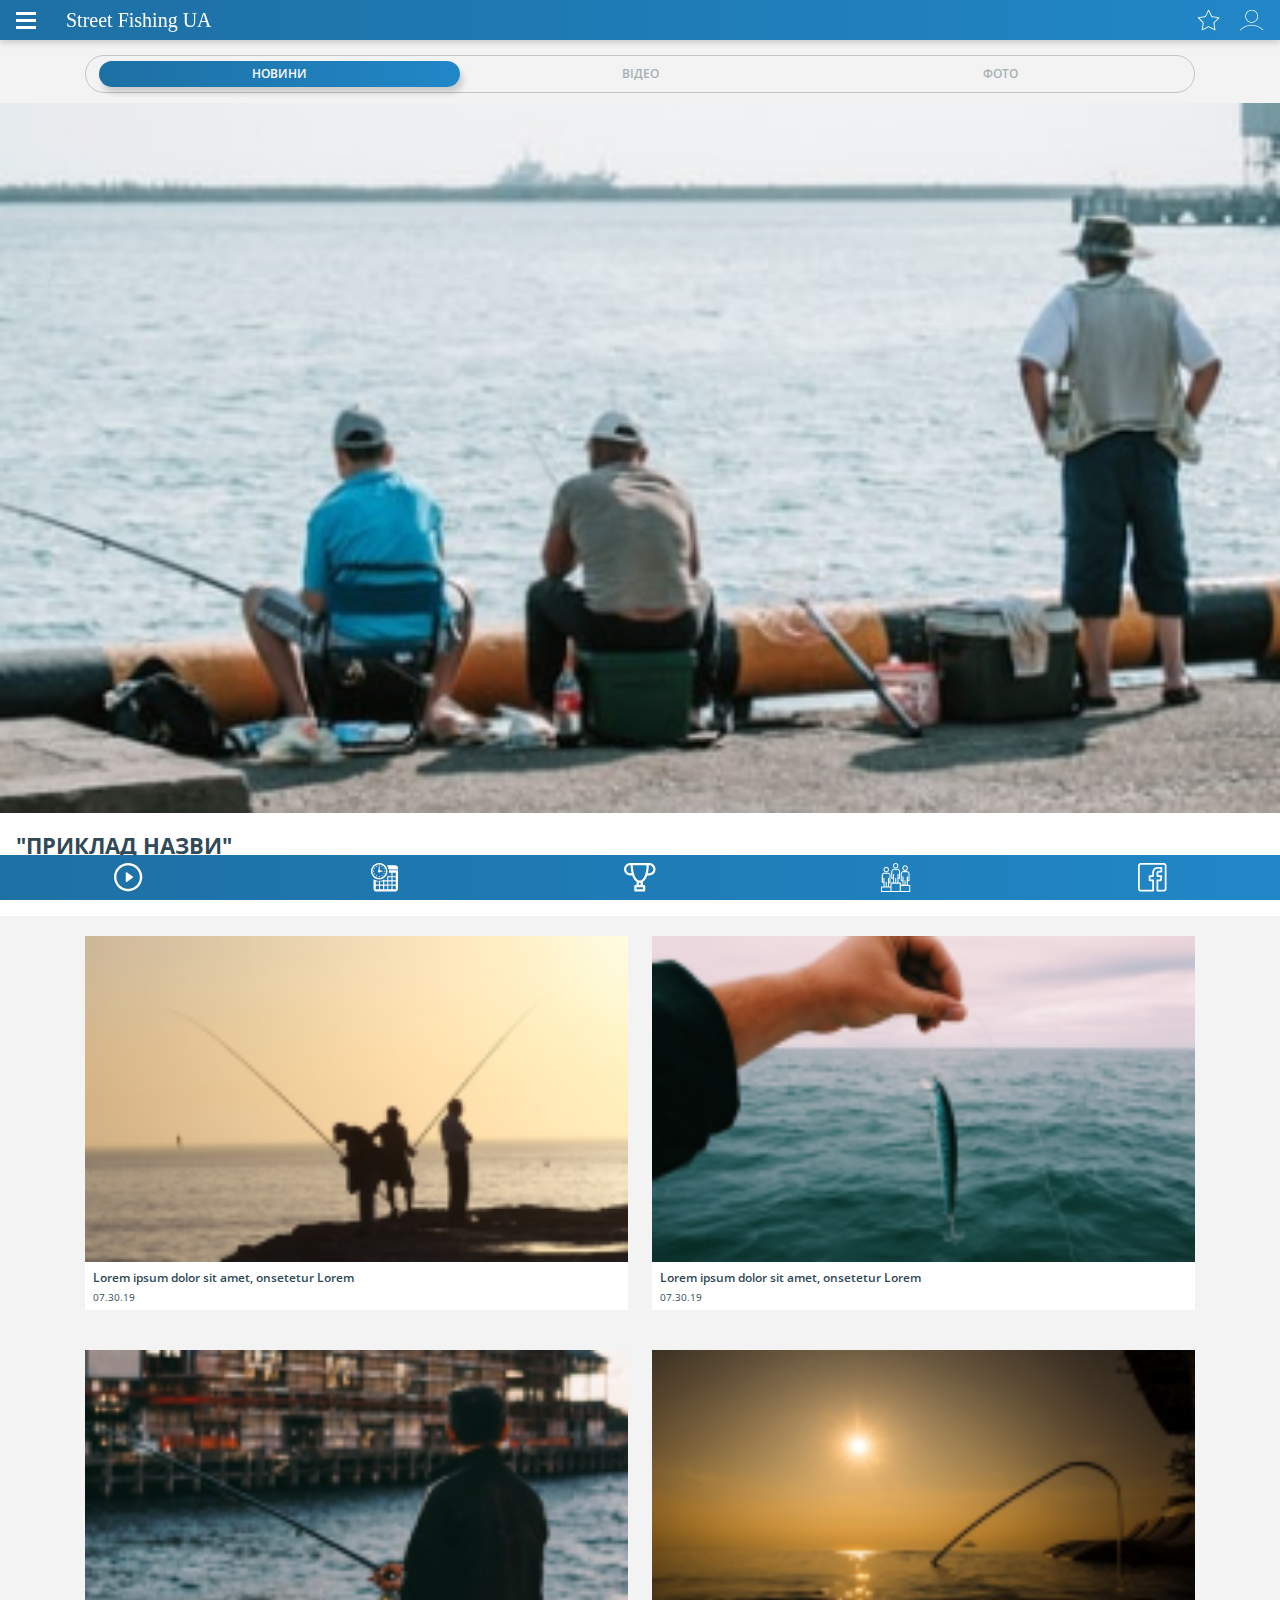
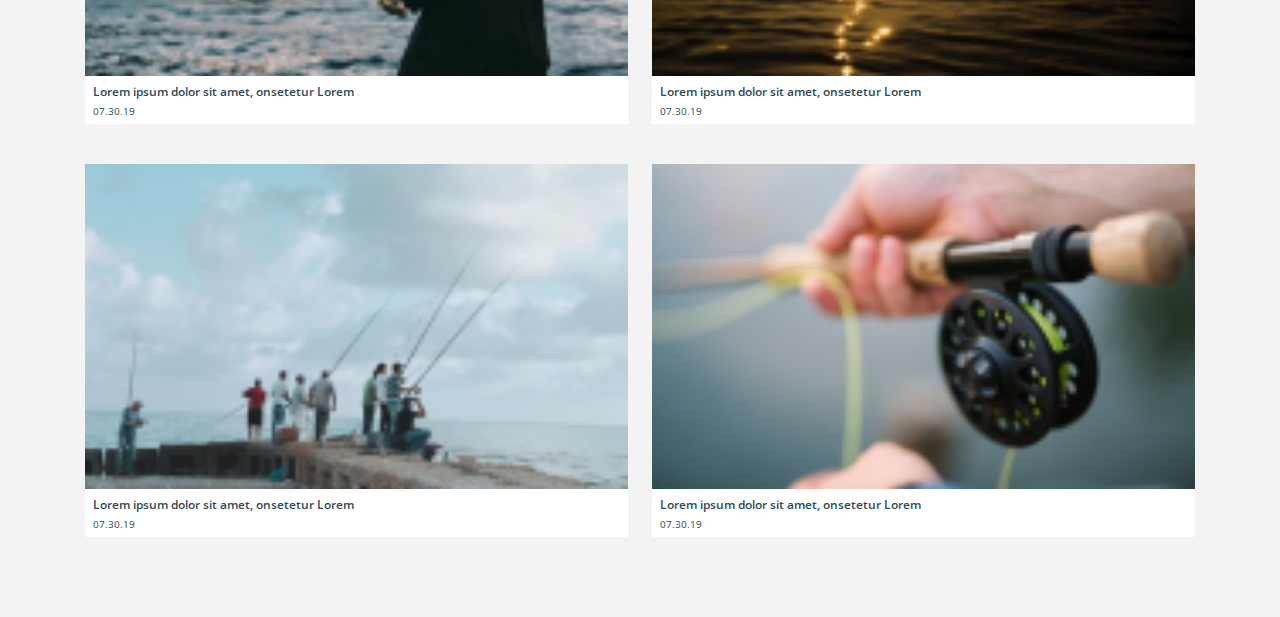
==== index.html @ 7872a1dd "fishing" ====
<!DOCTYPE html>
<html>
<head>
	<meta charset="UTF-8">
	<title>Index</title>
	<meta name="viewport" content="width=device-width, initial-scale=1">
	<link rel="stylesheet" href="css/bootstrap.min.css">
	<link rel="stylesheet" href="css/reset.css">
	<link rel="stylesheet" href="css/fontawesome.min.css">
	<link rel="stylesheet" href="css/main.css">
	<link href="https://fonts.googleapis.com/css?family=Open+Sans:400,600,700&display=swap&subset=cyrillic" rel="stylesheet">

</head>
<body>
	
	<header class="header">
		
		
			<nav class="nav">
			  	<div class="left-menu">
					<div class="menu-icon">
				      <span></span>
				      <span></span>
				      <span></span>
				      <span></span>
				    </div>

				 
				    <ul class="menu">
				      <li class="menu-item">
				      	<a href="index.html#news" data-toggle="tab-menu" class="menu-link">
				      		<i class="sprite sprite-home"></i>
				      		<span>Головна
				      		</span>
				      	</a>
				      </li>
				      <li class="menu-item">
				      	<a href="index.html#news" data-toggle="tab-menu" class="menu-link">
				      		<i class="sprite sprite-news"></i>
				      		<span>Новини</span>
				      	</a>
				      </li>
				      <li class="menu-item">
				      	<a href="competition.html" class="menu-link">
				      		<i class="sprite sprite-competition"></i>
				      		<span>Змагання</span>
				      	</a>
				      </li>
				      <li class="menu-item">
				      	<a href="participants.html" class="menu-link">
				      		<i class="sprite sprite-members"></i>
				      		<span>Учасники</span>
				      	</a>
				      </li>
				      <li class="menu-item">
				      	<a href="competition-schedule.html" class="menu-link">
				      		<i class="sprite sprite-schedule"></i>
				      		<span>Розклад
				      		</span>
				      	</a>
				      </li>
				      <li class="menu-item">
				      	<a href="index.html#video" data-toggle="tab-menu" class="menu-link">
				      		<i class="sprite sprite-video"></i>
				      		<span>Відео</span>
				      	</a>
				      </li>
				      <li class="menu-item">
				      	<a href="index.html#photo" data-toggle="tab-menu" class="menu-link">
				      		<i class="sprite sprite-photo"></i>
				      		<span>Фото</span>
				      	</a>
				      </li>
				      <li class="menu-item">
				      	<a href="regulations.html" class="menu-link">
				      		<i class="sprite sprite-list"></i>
				      		<span>Регламент</span>
				      	</a>
				      </li>
				      <li class="menu-item">
				      	<a href="judges.html" class="menu-link">
				      		<i class="sprite sprite-coaches"></i>
				      		<span>Судді</span>
				      	</a>
				      </li>
				      <li class="menu-item">
				      	<a href="contacts.html" class="menu-link">
				      		<i class="sprite sprite-phone"></i>
				      		<span>Зв’язок</span>
				      	</a>
				      </li>
				      <li class="menu-item">
				      	<a href="registration.html" class="menu-link">
				      		<i class="sprite sprite-register"></i>
				      		<span>Реєстрацiя</span>
				      	</a>
				      </li>
				      <li class="menu-item">
				      	<a href="" class="menu-link">
				      		<i class="sprite sprite-facebook"></i>
				      		<span>Facebook</span>
				      	</a>
				      </li>
				      
				    </ul>
				    
			    	<div class="nav-brand">Street Fishing UA</div>
			    </div>
			    <div class="right-menu">
			    	
			    	<a href="" class="sprite sprite-star"></a>
			    	
			    	<a href="" class="sprite sprite-user"></a>
					
					
			    </div>
			  
			</nav>
			
		
	</header>
	<section class="main-content">
		<div class="container">

		<!-- TABS -->

			<div class="nav nav-tabs index-tabs" id="mainTab" role="tablist">
			  
			    <a class="tab-link active" id="news-tab" data-toggle="tab" href="#news" role="tab">НОВИНИ</a>
			  
			  
			    <a class="tab-link" id="video-tab" data-toggle="tab" href="#video" role="tab" >ВІДЕО</a>
			  
			  
			    <a class="tab-link" id="photo-tab" data-toggle="tab" href="#photo" role="tab" >ФОТО</a>
			  
			</div>
		</div>
			<div class="tab-content index-tab-content" id="tabContent">
			  <div class="tab-pane fade show active" id="news" role="tabpanel" >
				<div class="main-media">
					<img src="img/news-main.jpg" alt="" class="main-image">
					<div class="text-container">
						<h2 class="main-title">"ПРИКЛАД НАЗВИ"</h2>
						<p class="main-descr">Приклад стандартного тексту що буде знаходитись під заголовком</p>
					</div>
				</div>
				<div class="container">
					<div class="row">
						<a href="#" class="col-6 other-media">
							<img src="img/news-1.png" alt="" class="news-image">
							<div class="text-container">
								<p class="media-text">Lorem ipsum dolor sit amet, onsetetur Lorem</p>
								<p class="date">07.30.19</p>
							</div>
						</a>
						<a href="#" class="col-6 other-media">
							<img src="img/news-2.png" alt="" class="news-image">
							<div class="text-container">
								<p class="media-text">Lorem ipsum dolor sit amet, onsetetur Lorem</p>
								<p class="date">07.30.19</p>
							</div>
						</a>
						<a href="#" class="col-6 other-media">
							<img src="img/news-3.png" alt="" class="news-image">
							<div class="text-container">
								<p class="media-text">Lorem ipsum dolor sit amet, onsetetur Lorem</p>
								<p class="date">07.30.19</p>
							</div>
						</a>
						<a href="#" class="col-6 other-media">
							<img src="img/news-4.png" alt="" class="news-image">
							<div class="text-container">
								<p class="media-text">Lorem ipsum dolor sit amet, onsetetur Lorem</p>
								<p class="date">07.30.19</p>
							</div>
						</a>
						<a href="#" class="col-6 other-media">
							<img src="img/news-5.png" alt="" class="news-image">
							<div class="text-container">
								<p class="media-text">Lorem ipsum dolor sit amet, onsetetur Lorem</p>
								<p class="date">07.30.19</p>
							</div>
						</a>
						<a href="#" class="col-6 other-media">
							<img src="img/news-6.png" alt="" class="news-image">
							<div class="text-container">
								<p class="media-text">Lorem ipsum dolor sit amet, onsetetur Lorem</p>
								<p class="date">07.30.19</p>
							</div>
						</a>
					</div>
				</div>
			  </div>
			  <div class="tab-pane fade" id="video" role="tabpanel" >
				<div class="main-media">
					<div class="video-container">
						<video  class="video" >
						 <source src="video/3 year old catching 6kg salmon from the beach.mp4">
						</video>
						<div class="play">
							<i class="play-icon"></i>
						</div>
					</div>
					<div class="text-container">
						<h2 class="main-title">"ПРИКЛАД НАЗВИ"</h2>
						<p class="main-descr">Приклад стандартного тексту що буде знаходитись під заголовком</p>
					</div>
				</div>
				<div class="container">
					<div class="row">
						<a href="#" class="col-6 other-media">
							<div class="video-container">
								<video  class="video" >
								 <source src="video/3 year old catching 6kg salmon from the beach.mp4">
								</video>
								<div class="play">
									<i class="play-icon"></i>
								</div>
							</div>
							<div class="text-container">
								<p class="media-text">Lorem ipsum dolor sit amet, onsetetur Lorem</p>
								<p class="date">07.30.19</p>
							</div>
						</a>
						<a href="#" class="col-6 other-media">
							<div class="video-container">
								<video  class="video" >
								 <source src="video/3 year old catching 6kg salmon from the beach.mp4">
								</video>
								<div class="play">
									<i class="play-icon"></i>
								</div>
							</div>
							<div class="text-container">
								<p class="media-text">Lorem ipsum dolor sit amet, onsetetur Lorem</p>
								<p class="date">07.30.19</p>
							</div>
						</a>
						<a href="#" class="col-6 other-media">
							<div class="video-container">
								<video  class="video" >
								 <source src="video/3 year old catching 6kg salmon from the beach.mp4">
								</video>
								<div class="play">
									<i class="play-icon"></i>
								</div>
							</div>
							<div class="text-container">
								<p class="media-text">Lorem ipsum dolor sit amet, onsetetur Lorem</p>
								<p class="date">07.30.19</p>
							</div>
						</a>
						<a href="#" class="col-6 other-media">
							<div class="video-container">
								<video  class="video" >
								 <source src="video/3 year old catching 6kg salmon from the beach.mp4">
								</video>
								<div class="play">
									<i class="play-icon"></i>
								</div>
							</div>
							<div class="text-container">
								<p class="media-text">Lorem ipsum dolor sit amet, onsetetur Lorem</p>
								<p class="date">07.30.19</p>
							</div>
						</a>
						<a href="#" class="col-6 other-media">
							<div class="video-container">
								<video  class="video" >
								 <source src="video/3 year old catching 6kg salmon from the beach.mp4">
								</video>
								<div class="play">
									<i class="play-icon"></i>
								</div>
							</div>
							<div class="text-container">
								<p class="media-text">Lorem ipsum dolor sit amet, onsetetur Lorem</p>
								<p class="date">07.30.19</p>
							</div>
						</a>
						<a href="#" class="col-6 other-media">
							<div class="video-container">
								<video  class="video" >
								 <source src="video/3 year old catching 6kg salmon from the beach.mp4">
								</video>
								<div class="play">
									<i class="play-icon"></i>
								</div>
							</div>
							<div class="text-container">
								<p class="media-text">Lorem ipsum dolor sit amet, onsetetur Lorem</p>
								<p class="date">07.30.19</p>
							</div>
						</a>
						
					</div>
				</div>
			  </div>
			  <div class="tab-pane fade" id="photo" role="tabpanel" >
				<div class="container">
					<div class="row">
						<a href="photo-1.html" class="col-6 other-media">
							<img src="img/news-1.png" alt="" class="news-image">
							<div class="text-container">
								<p class="media-text">Lorem ipsum dolor sit amet, onsetetur Lorem</p>
								<p class="date">07.30.19</p>
							</div>
						</a>
						<a href="photo-1.html" class="col-6 other-media">
							<img src="img/news-2.png" alt="" class="news-image">
							<div class="text-container">
								<p class="media-text">Lorem ipsum dolor sit amet, onsetetur Lorem</p>
								<p class="date">07.30.19</p>
							</div>
						</a>
						<a href="photo-1.html" class="col-6 other-media">
							<img src="img/news-3.png" alt="" class="news-image">
							<div class="text-container">
								<p class="media-text">Lorem ipsum dolor sit amet, onsetetur Lorem</p>
								<p class="date">07.30.19</p>
							</div>
						</a>
						<a href="photo-1.html" class="col-6 other-media">
							<img src="img/news-4.png" alt="" class="news-image">
							<div class="text-container">
								<p class="media-text">Lorem ipsum dolor sit amet, onsetetur Lorem</p>
								<p class="date">07.30.19</p>
							</div>
						</a>
						<a href="photo-1.html" class="col-6 other-media">
							<img src="img/news-5.png" alt="" class="news-image">
							<div class="text-container">
								<p class="media-text">Lorem ipsum dolor sit amet, onsetetur Lorem</p>
								<p class="date">07.30.19</p>
							</div>
						</a>
						<a href="photo-1.html" class="col-6 other-media">
							<img src="img/news-6.png" alt="" class="news-image">
							<div class="text-container">
								<p class="media-text">Lorem ipsum dolor sit amet, onsetetur Lorem</p>
								<p class="date">07.30.19</p>
							</div>
						</a>
					</div>
				</div>
			  </div>
			</div>

		<!--  -->
		
	</section>
	<footer class="footer">
		<a href="index.html#video" data-toggle="tab-menu" class="footer-link menu-link">
      		<i class="sprite sprite-video-f"></i>
      	</a>
      	<a href="competition-schedule.html" class="footer-link">
      		<i class="sprite sprite-schedule-f "></i>
      	</a>
      	<a href="competition.html" class="footer-link">
      		<i class="sprite sprite-competition-f"></i>
      	</a>
      	<a href="participants.html" class="footer-link">
      		<i class="sprite sprite-members-f"></i>
      	</a>
      	<a href="" class="footer-link">
      		<i class="sprite sprite-facebook-f"></i>
      	</a>
				      
	</footer>
<script src="js/jquery.min.js" ></script>
<script src="js/bootstrap.min.js"></script>
<script src="js/fontawesome.min.js"></script>
<script src="js/main.js"></script>
</body>
</html>
---- css/main.css ----
html, body {
  min-width: 100%;
  min-height: 100vh; }

img {
  display: block;
  max-width: 100%;
  height: auto; }

body {
  position: relative;
  padding: 40px 0 45px 0;
  line-height: 1;
  background-color: #f3f3f3; }

.header {
  width: 100%;
  -webkit-box-shadow: 0 3px 6px rgba(0, 0, 0, 0.16);
          box-shadow: 0 3px 6px rgba(0, 0, 0, 0.16);
  background-image: -webkit-gradient(linear, right top, left top, from(#2187c7), to(#1d70a4));
  background-image: -webkit-linear-gradient(right, #2187c7 0%, #1d70a4 100%);
  background-image: -o-linear-gradient(right, #2187c7 0%, #1d70a4 100%);
  background-image: linear-gradient(270deg, #2187c7 0%, #1d70a4 100%);
  padding: 9px 16px;
  position: fixed;
  top: 0;
  left: 0;
  z-index: 5; }
  .header .nav {
    display: -webkit-box;
    display: -webkit-flex;
    display: -ms-flexbox;
    display: flex;
    -webkit-box-pack: justify;
    -webkit-justify-content: space-between;
        -ms-flex-pack: justify;
            justify-content: space-between; }
    .header .nav .left-menu, .header .nav .right-menu {
      display: -webkit-box;
      display: -webkit-flex;
      display: -ms-flexbox;
      display: flex;
      -webkit-box-align: center;
      -webkit-align-items: center;
          -ms-flex-align: center;
              align-items: center; }
    .header .nav .menu-icon {
      width: 20px;
      height: 17px;
      position: relative; }
      .header .nav .menu-icon span {
        position: absolute;
        height: 3px;
        width: 100%;
        background: #fff;
        top: 50%;
        margin-top: -1.5px; }
        .header .nav .menu-icon span:first-child {
          top: 0;
          margin-top: 0; }
        .header .nav .menu-icon span:last-child {
          top: auto;
          bottom: 0;
          margin-top: 0; }
    .header .nav .menu {
      height: 0;
      width: 0;
      opacity: 0;
      position: absolute;
      top: 40px;
      left: 0;
      -webkit-box-shadow: 0 3px 6px rgba(0, 0, 0, 0.16);
              box-shadow: 0 3px 6px rgba(0, 0, 0, 0.16);
      background-image: -webkit-gradient(linear, right top, left top, from(#2187c7), to(#1d70a4));
      background-image: -webkit-linear-gradient(right, #2187c7 0%, #1d70a4 100%);
      background-image: -o-linear-gradient(right, #2187c7 0%, #1d70a4 100%);
      background-image: linear-gradient(270deg, #2187c7 0%, #1d70a4 100%);
      color: #fff;
      overflow: hidden;
      padding: 9px 0; }
      .header .nav .menu .menu-link {
        display: -webkit-box;
        display: -webkit-flex;
        display: -ms-flexbox;
        display: flex;
        -webkit-box-align: center;
        -webkit-align-items: center;
            -ms-flex-align: center;
                align-items: center;
        color: #fff;
        padding: 10px 16px; }
        .header .nav .menu .menu-link span {
          padding-left: 9px;
          color: #ffffff;
          font-family: "Open Sans";
          font-size: 16px;
          font-weight: 600; }
        .header .nav .menu .menu-link:hover {
          text-decoration: none; }
      .header .nav .menu .sprite {
        background-image: url(../img/spritesheet.png);
        background-repeat: no-repeat;
        display: block; }
      .header .nav .menu .sprite-coaches {
        width: 20px;
        height: 18px;
        background-position: -5px -5px; }
      .header .nav .menu .sprite-competition {
        width: 20px;
        height: 19px;
        background-position: -35px -5px; }
      .header .nav .menu .sprite-facebook {
        width: 20px;
        height: 20px;
        background-position: -107px -5px; }
      .header .nav .menu .sprite-home {
        width: 20px;
        height: 18px;
        background-position: -107px -35px; }
      .header .nav .menu .sprite-list {
        width: 21px;
        height: 21px;
        background-position: -44px -63px; }
      .header .nav .menu .sprite-members {
        width: 21px;
        height: 21px;
        background-position: -75px -63px; }
      .header .nav .menu .sprite-news {
        width: 21px;
        height: 16px;
        background-position: -5px -102px; }
      .header .nav .menu .sprite-phone {
        width: 20px;
        height: 20px;
        background-position: -36px -102px; }
      .header .nav .menu .sprite-photo {
        width: 20px;
        height: 20px;
        background-position: -66px -102px; }
      .header .nav .menu .sprite-register {
        width: 20px;
        height: 15px;
        background-position: -96px -102px; }
      .header .nav .menu .sprite-schedule {
        width: 20px;
        height: 21px;
        background-position: -137px -5px; }
      .header .nav .menu .sprite-video {
        width: 20px;
        height: 20px;
        background-position: -146px -36px; }
    .header .nav .nav-brand {
      color: #ffffff;
      font-family: "Stainless BETA";
      font-size: 20px;
      font-weight: 400;
      padding-left: 30px; }
    .header .nav .sprite {
      background-image: url(../img/spritesheet.png);
      background-repeat: no-repeat;
      display: block; }
    .header .nav .sprite-star {
      width: 23px;
      height: 22px;
      background-position: -5px -141px; }
    .header .nav .sprite-user {
      width: 24px;
      height: 22px;
      background-position: -38px -141px;
      margin-left: 20px; }
  .header .nav-show .menu-icon span {
    -webkit-transform: rotate(45deg);
        -ms-transform: rotate(45deg);
            transform: rotate(45deg);
    -webkit-transition: -webkit-transform 0.3s ease-out;
    transition: -webkit-transform 0.3s ease-out;
    -o-transition: transform 0.3s ease-out;
    transition: transform 0.3s ease-out;
    transition: transform 0.3s ease-out, -webkit-transform 0.3s ease-out; }
    .header .nav-show .menu-icon span:nth-child(2) {
      -webkit-transform: rotate(-45deg);
          -ms-transform: rotate(-45deg);
              transform: rotate(-45deg); }
    .header .nav-show .menu-icon span:first-child {
      opacity: 0; }
    .header .nav-show .menu-icon span:last-child {
      opacity: 0; }
  .header .nav-show .menu {
    height: -webkit-calc(100vh - 85px);
    height: calc(100vh - 85px);
    width: 55vw;
    opacity: 0.8;
    -webkit-transition: opacity 0.5s ease-out;
    -o-transition: opacity 0.5s ease-out;
    transition: opacity 0.5s ease-out;
    overflow: auto; }

.main-content {
  padding: 15px 0; }
  .main-content .index-tabs {
    -webkit-border-radius: 21px;
            border-radius: 21px;
    border: 1px solid #c4c4c4;
    padding: 5px 13px;
    -webkit-box-pack: justify;
    -webkit-justify-content: space-between;
        -ms-flex-pack: justify;
            justify-content: space-between;
    -webkit-flex-wrap: nowrap;
        -ms-flex-wrap: nowrap;
            flex-wrap: nowrap; }
    .main-content .index-tabs .tab-link {
      display: block;
      opacity: 0.4;
      color: #304a57;
      font-family: "Open Sans";
      font-size: 12px;
      font-weight: 600;
      padding: 7px 0;
      -webkit-box-flex: 1;
      -webkit-flex-grow: 1;
          -ms-flex-positive: 1;
              flex-grow: 1;
      text-align: center;
      -webkit-flex-basis: 0;
          -ms-flex-preferred-size: 0;
              flex-basis: 0; }
    .main-content .index-tabs .tab-link.active {
      color: #ffffff;
      opacity: 1;
      -webkit-box-shadow: 3px 6px 6px rgba(0, 0, 0, 0.16);
              box-shadow: 3px 6px 6px rgba(0, 0, 0, 0.16);
      -webkit-border-radius: 21px;
              border-radius: 21px;
      background-image: -webkit-gradient(linear, right top, left top, from(#2187c7), to(#1d70a4));
      background-image: -webkit-linear-gradient(right, #2187c7 0%, #1d70a4 100%);
      background-image: -o-linear-gradient(right, #2187c7 0%, #1d70a4 100%);
      background-image: linear-gradient(270deg, #2187c7 0%, #1d70a4 100%);
      text-decoration: none; }
  .main-content .index-tab-content .row {
    margin: 0 -12px; }
    .main-content .index-tab-content .row .col-6 {
      padding: 0 12px; }
  .main-content .index-tab-content .tab-pane {
    margin-top: 10px; }
    .main-content .index-tab-content .tab-pane img {
      width: 100%; }
    .main-content .index-tab-content .tab-pane .main-media {
      width: 100%; }
      .main-content .index-tab-content .tab-pane .main-media .text-container {
        background-color: #fff;
        padding: 16px 15px 30px 16px;
        line-height: 1.5; }
        .main-content .index-tab-content .tab-pane .main-media .text-container .main-title {
          color: #304a57;
          font-family: "Open Sans";
          font-size: 22px;
          font-weight: 700; }
        .main-content .index-tab-content .tab-pane .main-media .text-container .main-descr {
          color: #304a57;
          font-family: "Open Sans";
          font-size: 14px;
          font-weight: 700;
          margin-top: 3px; }
    .main-content .index-tab-content .tab-pane .other-media {
      margin: 20px 0; }
      .main-content .index-tab-content .tab-pane .other-media .text-container {
        background-color: #fff;
        padding: 8px;
        padding-bottom: 5px;
        line-height: 1.5; }
        .main-content .index-tab-content .tab-pane .other-media .text-container .media-text {
          color: #304a57;
          font-family: "Open Sans";
          font-size: 12px;
          font-weight: 600;
          line-height: 15px; }
        .main-content .index-tab-content .tab-pane .other-media .text-container .date {
          margin-top: 5px;
          color: #304a57;
          font-family: "Open Sans";
          font-size: 10px;
          font-weight: 400;
          line-height: 15px; }
      .main-content .index-tab-content .tab-pane .other-media:hover {
        text-decoration: none; }
    .main-content .index-tab-content .tab-pane .video-container {
      position: relative; }
      .main-content .index-tab-content .tab-pane .video-container video {
        max-width: 100%;
        width: 100%; }
      .main-content .index-tab-content .tab-pane .video-container .play {
        position: absolute;
        width: 100%;
        height: 100%;
        top: 0;
        left: 0;
        display: -webkit-box;
        display: -webkit-flex;
        display: -ms-flexbox;
        display: flex;
        -webkit-box-pack: center;
        -webkit-justify-content: center;
            -ms-flex-pack: center;
                justify-content: center;
        -webkit-box-align: center;
        -webkit-align-items: center;
            -ms-flex-align: center;
                align-items: center; }
        .main-content .index-tab-content .tab-pane .video-container .play .play-icon {
          display: block;
          width: 55px;
          height: 55px;
          background: url(../img/play.png) no-repeat; }
  .main-content .page-title {
    color: #1d70a4;
    font-family: "Open Sans";
    font-size: 16px;
    font-weight: 600;
    text-align: center;
    margin-bottom: 10px; }
  .main-content .regulations-paragraph {
    margin: 10px 0 22px 0;
    line-height: 1.5; }
    .main-content .regulations-paragraph .text {
      color: #304a57;
      font-family: "Open Sans";
      font-size: 14px;
      font-weight: 400; }
  .main-content .user-container {
    -webkit-box-shadow: 0 3px 6px rgba(0, 0, 0, 0.16);
            box-shadow: 0 3px 6px rgba(0, 0, 0, 0.16);
    -webkit-border-radius: 5px;
            border-radius: 5px;
    background-color: #ffffff;
    margin-bottom: 20px;
    padding: 10px 15px; }
    .main-content .user-container .user-info {
      display: -webkit-box;
      display: -webkit-flex;
      display: -ms-flexbox;
      display: flex;
      -webkit-box-align: center;
      -webkit-align-items: center;
          -ms-flex-align: center;
              align-items: center;
      -webkit-box-orient: vertical;
      -webkit-box-direction: normal;
      -webkit-flex-direction: column;
          -ms-flex-direction: column;
              flex-direction: column; }
      .main-content .user-container .user-info p {
        line-height: 1.2; }
      .main-content .user-container .user-info .name {
        margin-top: 10px;
        font-family: "Open Sans";
        font-size: 25px;
        font-weight: 400;
        text-transform: uppercase;
        color: #304a57; }
      .main-content .user-container .user-info .surname {
        color: #304a57;
        font-family: "Open Sans";
        font-size: 29px;
        font-weight: 600;
        text-transform: uppercase; }
      .main-content .user-container .user-info .city {
        color: #304a57;
        font-family: "Open Sans";
        font-size: 22px;
        font-weight: 400; }
    .main-content .user-container .sub-info {
      margin-top: 20px;
      display: -webkit-box;
      display: -webkit-flex;
      display: -ms-flexbox;
      display: flex;
      -webkit-box-pack: justify;
      -webkit-justify-content: space-between;
          -ms-flex-pack: justify;
              justify-content: space-between; }
      .main-content .user-container .sub-info .text {
        color: #304a57;
        font-family: "Open Sans";
        font-size: 16px;
        font-weight: 600; }
        .main-content .user-container .sub-info .text .text-value {
          font-weight: 400; }
  .main-content .fb-link {
    display: block;
    margin-top: 20px;
    color: #2187c7;
    font-family: "Open Sans";
    font-size: 14px;
    font-weight: 400;
    text-decoration: underline; }
  .main-content .back {
    display: -webkit-box;
    display: -webkit-flex;
    display: -ms-flexbox;
    display: flex;
    -webkit-box-align: center;
    -webkit-align-items: center;
        -ms-flex-align: center;
            align-items: center;
    margin-top: 20px; }
    .main-content .back .circle {
      width: 32px;
      height: 32px;
      -webkit-border-radius: 50%;
              border-radius: 50%;
      -webkit-box-shadow: 3px 6px 6px rgba(0, 0, 0, 0.16);
              box-shadow: 3px 6px 6px rgba(0, 0, 0, 0.16);
      background-color: #2187c7;
      display: -webkit-box;
      display: -webkit-flex;
      display: -ms-flexbox;
      display: flex;
      -webkit-box-pack: center;
      -webkit-justify-content: center;
          -ms-flex-pack: center;
              justify-content: center;
      -webkit-box-align: center;
      -webkit-align-items: center;
          -ms-flex-align: center;
              align-items: center;
      vertical-align: middle; }
      .main-content .back .circle .fa-chevron-left {
        width: 8px;
        color: #fff; }
    .main-content .back span {
      color: #2187c7;
      font-family: "Open Sans";
      font-size: 16px;
      font-weight: 600;
      margin-left: 10px; }
    .main-content .back:active {
      text-decoration: none; }
  .main-content .user-title-list {
    color: #304a57;
    font-family: "Open Sans";
    font-weight: 600;
    font-size: 14px;
    line-height: 1.5; }
  .main-content .user-list {
    display: block;
    margin-bottom: 25px; }
    .main-content .user-list .user-item {
      color: #304a57;
      font-family: "Open Sans";
      font-size: 14px;
      font-weight: 400;
      margin-top: 20px; }
  .main-content .content-nav {
    background-color: #fff;
    -webkit-box-shadow: 3px 3px 12px rgba(0, 0, 0, 0.1);
            box-shadow: 3px 3px 12px rgba(0, 0, 0, 0.1);
    -webkit-border-radius: 10px 10px 0 0;
            border-radius: 10px 10px 0 0; }
    .main-content .content-nav .nav-tabs {
      border: none; }
      .main-content .content-nav .nav-tabs .nav-link {
        width: 50%;
        padding: 10px 0 6px 0;
        display: -webkit-box;
        display: -webkit-flex;
        display: -ms-flexbox;
        display: flex;
        -webkit-box-pack: center;
        -webkit-justify-content: center;
            -ms-flex-pack: center;
                justify-content: center;
        opacity: 0.5;
        border-bottom: 1px solid rgba(112, 112, 112, 0.5);
        margin-bottom: 0.4px; }
        .main-content .content-nav .nav-tabs .nav-link .link-connect {
          display: block;
          width: 25px;
          height: 25px;
          background: url(../img/connect-1.png) no-repeat; }
        .main-content .content-nav .nav-tabs .nav-link .link-message {
          display: block;
          width: 31px;
          height: 25px;
          background: url(../img/connect-2.png) no-repeat; }
      .main-content .content-nav .nav-tabs .nav-link[id^="register"] {
        width: 20%; }
        .main-content .content-nav .nav-tabs .nav-link[id^="register"] .link-register-1 {
          display: block;
          width: 34px;
          height: 26px;
          background: url(../img/register-1.png) no-repeat; }
        .main-content .content-nav .nav-tabs .nav-link[id^="register"] .link-register-2 {
          display: block;
          width: 25px;
          height: 25px;
          background: url(../img/register-2.png) no-repeat; }
        .main-content .content-nav .nav-tabs .nav-link[id^="register"] .link-register-3 {
          display: block;
          width: 34px;
          height: 25px;
          background: url(../img/register-3.png) no-repeat; }
        .main-content .content-nav .nav-tabs .nav-link[id^="register"] .link-register-4 {
          display: block;
          width: 36px;
          height: 25px;
          background: url(../img/register-4.png) no-repeat; }
        .main-content .content-nav .nav-tabs .nav-link[id^="register"] .link-register-5 {
          display: block;
          width: 33px;
          height: 25px;
          background: url(../img/register-5.png) no-repeat; }
      .main-content .content-nav .nav-tabs .active {
        border: none;
        border-bottom: 2px solid #2187c7;
        margin-bottom: 0;
        opacity: 1; }
  .main-content .tab-form {
    background: #fff;
    padding: 0 16px;
    overflow: hidden;
    position: relative;
    -webkit-box-shadow: 3px 3px 12px rgba(0, 0, 0, 0.1);
            box-shadow: 3px 3px 12px rgba(0, 0, 0, 0.1);
    padding-bottom: 20px;
    padding-top: 10px;
    -webkit-border-radius: 0 0 10px 10px;
            border-radius: 0 0 10px 10px; }
    .main-content .tab-form .connect-item {
      display: block;
      margin: 20px 0 0 0;
      -webkit-border-radius: 22px;
              border-radius: 22px;
      border: 1px solid rgba(48, 74, 87, 0.4);
      padding: 13px 18px;
      width: 100%;
      color: #304a57;
      font-family: "Open Sans";
      font-size: 12px;
      font-weight: 600;
      outline: none; }
    .main-content .tab-form input::-webkit-input-placeholder {
      opacity: 0.4;
      color: #304a57;
      font-family: "Open Sans";
      font-size: 12px;
      font-weight: 600; }
    .main-content .tab-form input::-moz-placeholder {
      opacity: 0.4;
      color: #304a57;
      font-family: "Open Sans";
      font-size: 12px;
      font-weight: 600; }
    .main-content .tab-form input::-ms-input-placeholder {
      opacity: 0.4;
      color: #304a57;
      font-family: "Open Sans";
      font-size: 12px;
      font-weight: 600; }
    .main-content .tab-form input::placeholder {
      opacity: 0.4;
      color: #304a57;
      font-family: "Open Sans";
      font-size: 12px;
      font-weight: 600; }
    .main-content .tab-form select:not(:focus):invalid {
      color: rgba(48, 74, 87, 0.4); }
    .main-content .tab-form input[type="file"] {
      display: none; }
    .main-content .tab-form label.connect-item {
      color: rgba(48, 74, 87, 0.4);
      background: url(../img/input.png) no-repeat 96% 50%; }
    .main-content .tab-form .connect-select {
      display: block;
      -webkit-appearance: none;
         -moz-appearance: none;
              appearance: none;
      color: #304a57;
      background-color: transparent;
      background: url(../img/select-arrow.png) no-repeat 96% 50%; }
      .main-content .tab-form .connect-select option:nth-of-type(2n) {
        background-color: #f1f1f1; }
    .main-content .tab-form .connect-textarea {
      -webkit-border-radius: 10px;
              border-radius: 10px;
      padding: 5px 10px; }
      .main-content .tab-form .connect-textarea::-webkit-input-placeholder {
        color: rgba(48, 74, 87, 0.4);
        font-family: "Open Sans";
        font-size: 12px;
        font-weight: 600; }
      .main-content .tab-form .connect-textarea::-moz-placeholder {
        color: rgba(48, 74, 87, 0.4);
        font-family: "Open Sans";
        font-size: 12px;
        font-weight: 600; }
      .main-content .tab-form .connect-textarea::-ms-input-placeholder {
        color: rgba(48, 74, 87, 0.4);
        font-family: "Open Sans";
        font-size: 12px;
        font-weight: 600; }
      .main-content .tab-form .connect-textarea::placeholder {
        color: rgba(48, 74, 87, 0.4);
        font-family: "Open Sans";
        font-size: 12px;
        font-weight: 600; }
    .main-content .tab-form .send-sms {
      color: #2187c7;
      font-family: "Open Sans";
      font-size: 16px;
      font-weight: 600;
      -webkit-box-shadow: 3px 6px 6px rgba(0, 0, 0, 0.08);
              box-shadow: 3px 6px 6px rgba(0, 0, 0, 0.08);
      -webkit-border-radius: 29px;
              border-radius: 29px;
      border: 1px solid #2187c7;
      background: none;
      cursor: pointer; }
      .main-content .tab-form .send-sms:hover {
        background-color: #2187c7;
        color: #fff; }
    .main-content .tab-form .phone-input {
      border: 1px solid #304a57; }
      .main-content .tab-form .phone-input::-webkit-input-placeholder {
        opacity: 1; }
      .main-content .tab-form .phone-input::-moz-placeholder {
        opacity: 1; }
      .main-content .tab-form .phone-input::-ms-input-placeholder {
        opacity: 1; }
      .main-content .tab-form .phone-input::placeholder {
        opacity: 1; }
    .main-content .tab-form .subinfo {
      opacity: 0.5;
      color: #304a57;
      font-family: "Open Sans";
      font-size: 12px;
      font-weight: 400;
      line-height: 15px;
      margin-top: 5px; }
  .main-content .next {
    display: -webkit-box;
    display: -webkit-flex;
    display: -ms-flexbox;
    display: flex;
    -webkit-box-align: center;
    -webkit-align-items: center;
        -ms-flex-align: center;
            align-items: center;
    margin-top: 20px;
    -webkit-box-pack: end;
    -webkit-justify-content: flex-end;
        -ms-flex-pack: end;
            justify-content: flex-end; }
    .main-content .next .circle {
      width: 32px;
      height: 32px;
      -webkit-border-radius: 50%;
              border-radius: 50%;
      -webkit-box-shadow: 3px 6px 6px rgba(0, 0, 0, 0.16);
              box-shadow: 3px 6px 6px rgba(0, 0, 0, 0.16);
      background-color: #2187c7;
      display: -webkit-box;
      display: -webkit-flex;
      display: -ms-flexbox;
      display: flex;
      -webkit-box-pack: center;
      -webkit-justify-content: center;
          -ms-flex-pack: center;
              justify-content: center;
      -webkit-box-align: center;
      -webkit-align-items: center;
          -ms-flex-align: center;
              align-items: center;
      vertical-align: middle; }
      .main-content .next .circle .fa-chevron-right {
        width: 8px;
        color: #fff; }
    .main-content .next span {
      color: #2187c7;
      font-family: "Open Sans";
      font-size: 16px;
      font-weight: 600;
      margin-right: 10px; }
    .main-content .next:active {
      text-decoration: none; }
  .main-content .tab-form .content-title {
    color: #304a57;
    font-family: "Open Sans";
    font-size: 12px;
    font-weight: 400;
    line-height: 15px;
    text-align: center;
    margin-bottom: 15px;
    margin-top: 20px; }
  .main-content .tab-form .photos {
    display: -webkit-box;
    display: -webkit-flex;
    display: -ms-flexbox;
    display: flex;
    -webkit-box-pack: justify;
    -webkit-justify-content: space-between;
        -ms-flex-pack: justify;
            justify-content: space-between;
    max-width: 320px;
    margin: auto; }
    .main-content .tab-form .photos .photo-block {
      display: -webkit-box;
      display: -webkit-flex;
      display: -ms-flexbox;
      display: flex;
      -webkit-box-orient: vertical;
      -webkit-box-direction: normal;
      -webkit-flex-direction: column;
          -ms-flex-direction: column;
              flex-direction: column;
      -webkit-box-align: center;
      -webkit-align-items: center;
          -ms-flex-align: center;
              align-items: center;
      padding: 7px;
      width: 136px;
      min-height: 159px;
      -webkit-border-radius: 10px;
              border-radius: 10px;
      background: url(../img/border.png); }
      .main-content .tab-form .photos .photo-block .subtitle {
        opacity: 0.5;
        color: #304a57;
        font-family: "Open Sans";
        font-size: 12px;
        font-style: italic;
        line-height: 15px;
        margin-top: 4px; }
      .main-content .tab-form .photos .photo-block .hidden {
        display: none; }
    .main-content .tab-form .photos .photo-in {
      padding-top: 25px; }
      .main-content .tab-form .photos .photo-in img {
        opacity: 0.5; }
      .main-content .tab-form .photos .photo-in label {
        margin-top: 20px;
        color: #2187c7;
        font-family: "Open Sans";
        font-size: 12px;
        font-style: italic;
        line-height: 15px;
        text-decoration: underline; }
  .main-content .tab-form .subtext {
    opacity: 0.5;
    color: #304a57;
    font-family: "Open Sans";
    font-size: 12px;
    font-weight: 400;
    line-height: 15px;
    margin-top: 10px;
    text-align: center; }
  .main-content .register-form-5 {
    min-height: 326px; }
  .main-content .competition-list .list-item {
    -webkit-box-shadow: 3px 3px 12px rgba(0, 0, 0, 0.1);
            box-shadow: 3px 3px 12px rgba(0, 0, 0, 0.1);
    -webkit-border-radius: 10px;
            border-radius: 10px;
    background-color: #ffffff;
    padding: 16px 8px;
    margin-bottom: 20px; }
    .main-content .competition-list .list-item .item-date {
      margin-bottom: 5px;
      display: -webkit-box;
      display: -webkit-flex;
      display: -ms-flexbox;
      display: flex;
      -webkit-box-pack: center;
      -webkit-justify-content: center;
          -ms-flex-pack: center;
              justify-content: center; }
      .main-content .competition-list .list-item .item-date .time {
        display: -webkit-box;
        display: -webkit-flex;
        display: -ms-flexbox;
        display: flex;
        -webkit-box-pack: justify;
        -webkit-justify-content: space-between;
            -ms-flex-pack: justify;
                justify-content: space-between;
        max-width: 330px;
        width: 100%; }
        .main-content .competition-list .list-item .item-date .time .time-item {
          display: -webkit-box;
          display: -webkit-flex;
          display: -ms-flexbox;
          display: flex;
          -webkit-box-pack: justify;
          -webkit-justify-content: space-between;
              -ms-flex-pack: justify;
                  justify-content: space-between;
          -webkit-flex-wrap: wrap;
              -ms-flex-wrap: wrap;
                  flex-wrap: wrap;
          max-width: 80px; }
          .main-content .competition-list .list-item .item-date .time .time-item .time-block {
            display: -webkit-box;
            display: -webkit-flex;
            display: -ms-flexbox;
            display: flex;
            -webkit-box-pack: center;
            -webkit-justify-content: center;
                -ms-flex-pack: center;
                    justify-content: center;
            -webkit-box-align: center;
            -webkit-align-items: center;
                -ms-flex-align: center;
                    align-items: center;
            color: #1d70a4;
            font-family: "Open Sans";
            font-size: 38px;
            font-weight: 700;
            width: 35px;
            height: 60px;
            border: 1px solid #1d70a4; }
          .main-content .competition-list .list-item .item-date .time .time-item .title {
            width: 100%;
            color: #304a57;
            font-family: "Open Sans";
            font-size: 12px;
            font-weight: 600;
            line-height: 15px;
            margin-top: 5px;
            text-align: center; }
        .main-content .competition-list .list-item .item-date .time .dots {
          display: -webkit-box;
          display: -webkit-flex;
          display: -ms-flexbox;
          display: flex;
          -webkit-box-pack: center;
          -webkit-justify-content: center;
              -ms-flex-pack: center;
                  justify-content: center;
          -webkit-box-align: center;
          -webkit-align-items: center;
              -ms-flex-align: center;
                  align-items: center;
          -webkit-box-orient: vertical;
          -webkit-box-direction: normal;
          -webkit-flex-direction: column;
              -ms-flex-direction: column;
                  flex-direction: column;
          margin: 0 5px;
          height: 60px; }
          .main-content .competition-list .list-item .item-date .time .dots span {
            display: block;
            background-color: #1d70a4;
            width: 11px;
            height: 11px;
            -webkit-border-radius: 50%;
                    border-radius: 50%;
            margin: 5px 0; }
    .main-content .competition-list .list-item .small-date {
      width: 100%;
      color: #304a57;
      font-family: "Open Sans";
      font-size: 12px;
      font-style: italic;
      line-height: 15px;
      margin-top: 10px; }
    .main-content .competition-list .list-item .map {
      width: 100%;
      height: 160px;
      margin-top: 5px; }
    .main-content .competition-list .list-item .coordinate {
      color: #304a57;
      font-family: "Open Sans";
      font-size: 12px;
      font-style: italic;
      line-height: 15px;
      margin-top: 5px; }
    .main-content .competition-list .list-item .descr {
      color: #304a57;
      font-family: "Open Sans";
      font-size: 12px;
      font-weight: 400;
      line-height: 15px;
      margin-top: 5px; }
  .main-content .top-back-link {
    margin-top: 0;
    margin-bottom: 10px; }
    .main-content .top-back-link .fas {
      font-size: 16px; }
    .main-content .top-back-link span {
      font-size: 12px;
      margin-left: 5px; }
  .main-content .photo-list .photo-item {
    padding: 9px 8px;
    margin-bottom: 20px;
    -webkit-box-shadow: 3px 3px 12px rgba(0, 0, 0, 0.1);
            box-shadow: 3px 3px 12px rgba(0, 0, 0, 0.1);
    -webkit-border-radius: 10px;
            border-radius: 10px;
    background-color: #ffffff;
    display: -webkit-box;
    display: -webkit-flex;
    display: -ms-flexbox;
    display: flex;
    -webkit-box-pack: justify;
    -webkit-justify-content: space-between;
        -ms-flex-pack: justify;
            justify-content: space-between;
    -webkit-flex-wrap: wrap;
        -ms-flex-wrap: wrap;
            flex-wrap: wrap; }
    .main-content .photo-list .photo-item .photo-img {
      width: 100%;
      margin-bottom: 10px; }
    .main-content .photo-list .photo-item .photo-name, .main-content .photo-list .photo-item .photo-number {
      color: #304a57;
      font-family: "Open Sans";
      font-size: 12px;
      font-weight: 400;
      line-height: 15px; }
  .main-content .people-list {
    background-color: #ffffff; }
    .main-content .people-list .people-item {
      display: -webkit-box;
      display: -webkit-flex;
      display: -ms-flexbox;
      display: flex;
      -webkit-box-pack: justify;
      -webkit-justify-content: space-between;
          -ms-flex-pack: justify;
              justify-content: space-between;
      -webkit-box-align: center;
      -webkit-align-items: center;
          -ms-flex-align: center;
              align-items: center;
      padding: 10px 15px;
      color: #304a57;
      font-family: "Open Sans";
      font-size: 16px;
      font-weight: 600;
      line-height: 18px;
      background-color: #ffffff;
      min-height: 80px; }
      .main-content .people-list .people-item:hover, .main-content .people-list .people-item .people-item:active {
        text-decoration: none; }
      .main-content .people-list .people-item .star {
        width: 20px;
        height: 20px;
        background: url(../img/star.png); }
      .main-content .people-list .people-item .name {
        font-size: 14px;
        font-weight: 400; }
      .main-content .people-list .people-item .small-text {
        color: #304a57;
        font-family: "Open Sans";
        font-size: 12px;
        font-weight: 400; }
      .main-content .people-list .people-item img {
        min-width: 46px; }
      .main-content .people-list .people-item:nth-of-type(2n) {
        background-color: #f6f6f6; }
  .main-content .nav-participants {
    background-color: transparent;
    -webkit-box-shadow: none;
            box-shadow: none;
    margin-top: 15px; }
    .main-content .nav-participants .nav-link {
      color: #304a57;
      font-family: "Open Sans";
      font-size: 14px;
      font-weight: 600; }
    .main-content .nav-participants .active {
      background-color: transparent; }
  .main-content .tab-participants {
    margin-top: 10px;
    -webkit-box-shadow: 0 3px 6px rgba(0, 0, 0, 0.16);
            box-shadow: 0 3px 6px rgba(0, 0, 0, 0.16);
    -webkit-border-radius: 5px;
            border-radius: 5px;
    background-color: #ffffff; }
    .main-content .tab-participants .list-item {
      display: -webkit-box;
      display: -webkit-flex;
      display: -ms-flexbox;
      display: flex;
      -webkit-box-pack: justify;
      -webkit-justify-content: space-between;
          -ms-flex-pack: justify;
              justify-content: space-between;
      padding: 12px 15px; }
      .main-content .tab-participants .list-item .text {
        color: #304a57;
        font-family: "Open Sans";
        font-size: 14px;
        font-weight: 400; }
      .main-content .tab-participants .list-item:nth-of-type(2n) {
        background-color: #f6f6f6; }
  .main-content .bg-title-competition {
    margin-top: -15px;
    background-color: #1d70a4;
    padding: 12px; }
    .main-content .bg-title-competition .page-title {
      color: #ffffff;
      font-family: "Open Sans";
      font-size: 14px;
      font-weight: 600;
      margin-bottom: 0; }
  .main-content .competition-list .people-item:nth-of-type(2n) {
    background-color: transparent; }
  .main-content .competition-list .people-item:nth-of-type(2n+1) {
    background-color: #f6f6f6; }
  .main-content .competition-list .people-item:first-of-type {
    background-color: rgba(37, 196, 74, 0.5); }
  .main-content .competition-list .people-item:nth-of-type(2) {
    background-color: rgba(37, 196, 74, 0.3); }
  .main-content .competition-list .people-item:nth-of-type(3) {
    background-color: rgba(37, 196, 74, 0.15); }
  .main-content .competition-list .people-item:nth-of-type(4) {
    background-color: rgba(229, 211, 46, 0.5); }
  .main-content .competition-list .people-item:nth-of-type(5) {
    background-color: rgba(229, 211, 46, 0.3); }

.footer {
  display: -webkit-box;
  display: -webkit-flex;
  display: -ms-flexbox;
  display: flex;
  background-image: -webkit-gradient(linear, right top, left top, from(#2187c7), to(#1d70a4));
  background-image: -webkit-linear-gradient(right, #2187c7 0%, #1d70a4 100%);
  background-image: -o-linear-gradient(right, #2187c7 0%, #1d70a4 100%);
  background-image: linear-gradient(to left, #2187c7 0%, #1d70a4 100%);
  min-height: 45px;
  width: 100%;
  position: fixed;
  z-index: 5;
  bottom: 0; }
  .footer .footer-link {
    display: -webkit-box;
    display: -webkit-flex;
    display: -ms-flexbox;
    display: flex;
    -webkit-box-pack: center;
    -webkit-justify-content: center;
        -ms-flex-pack: center;
            justify-content: center;
    -webkit-box-align: center;
    -webkit-align-items: center;
        -ms-flex-align: center;
            align-items: center;
    width: 20%;
    height: 45px; }
    .footer .footer-link .sprite {
      background-image: url(../img/spritesheet.png);
      background-repeat: no-repeat;
      display: block; }
    .footer .footer-link .sprite-competition-f {
      width: 32px;
      height: 29px;
      background-position: -65px -5px; }
    .footer .footer-link .sprite-facebook-f {
      width: 29px;
      height: 29px;
      background-position: -5px -35px; }
    .footer .footer-link .sprite-members-f {
      width: 30px;
      height: 29px;
      background-position: -106px -63px; }
    .footer .footer-link .sprite-schedule-f {
      width: 27px;
      height: 29px;
      background-position: -126px -102px; }
    .footer .footer-link .sprite-video-f {
      width: 29px;
      height: 29px;
      background-position: -176px -5px; }
    .footer .footer-link:hover {
      background-color: #fff; }
      .footer .footer-link:hover .sprite {
        background-image: url(../img/spritesheet-hover.png);
        background-repeat: no-repeat;
        display: block; }
      .footer .footer-link:hover .sprite-competition-f {
        width: 32px;
        height: 29px;
        background-position: -5px -5px; }
      .footer .footer-link:hover .sprite-facebook-f {
        width: 29px;
        height: 29px;
        background-position: -47px -5px; }
      .footer .footer-link:hover .sprite-members-f {
        width: 30px;
        height: 29px;
        background-position: -5px -44px; }
      .footer .footer-link:hover .sprite-schedule-f {
        width: 27px;
        height: 29px;
        background-position: -45px -44px; }
      .footer .footer-link:hover .sprite-video-f {
        width: 29px;
        height: 29px;
        background-position: -86px -5px; }
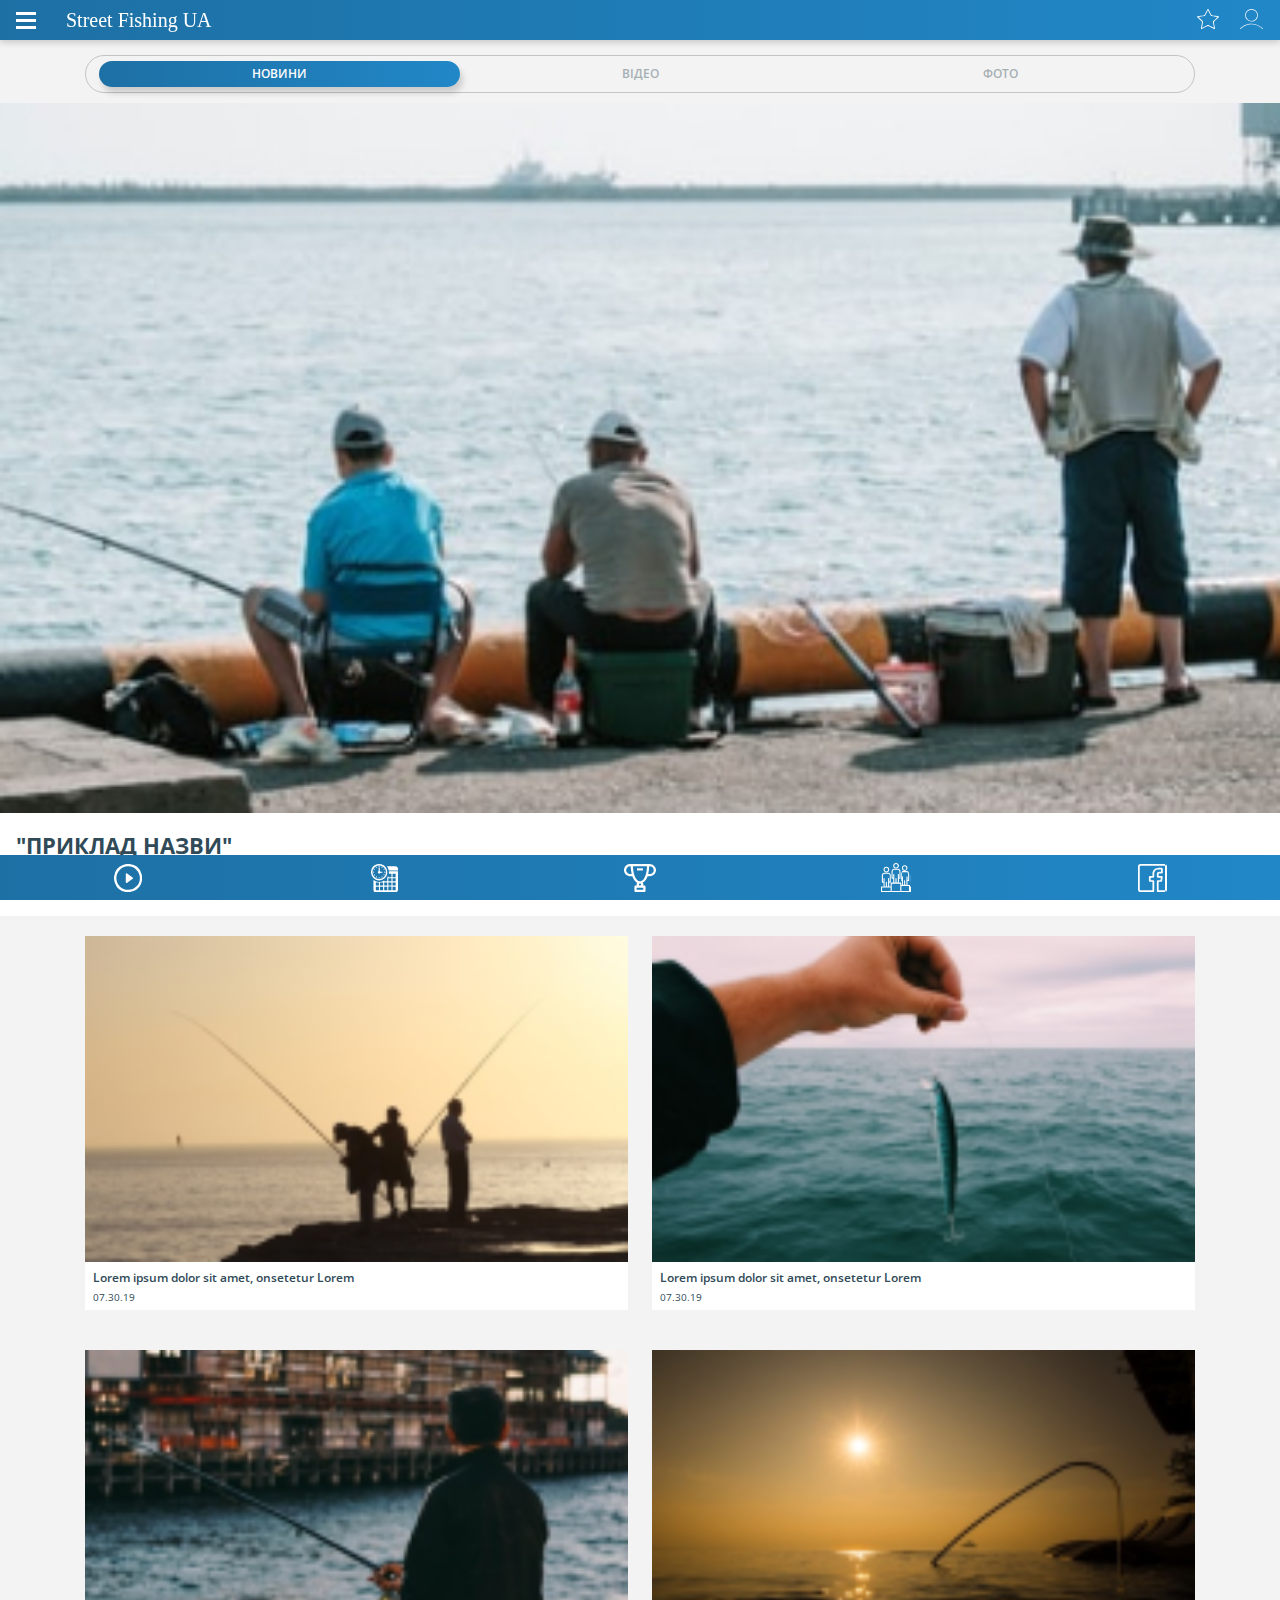
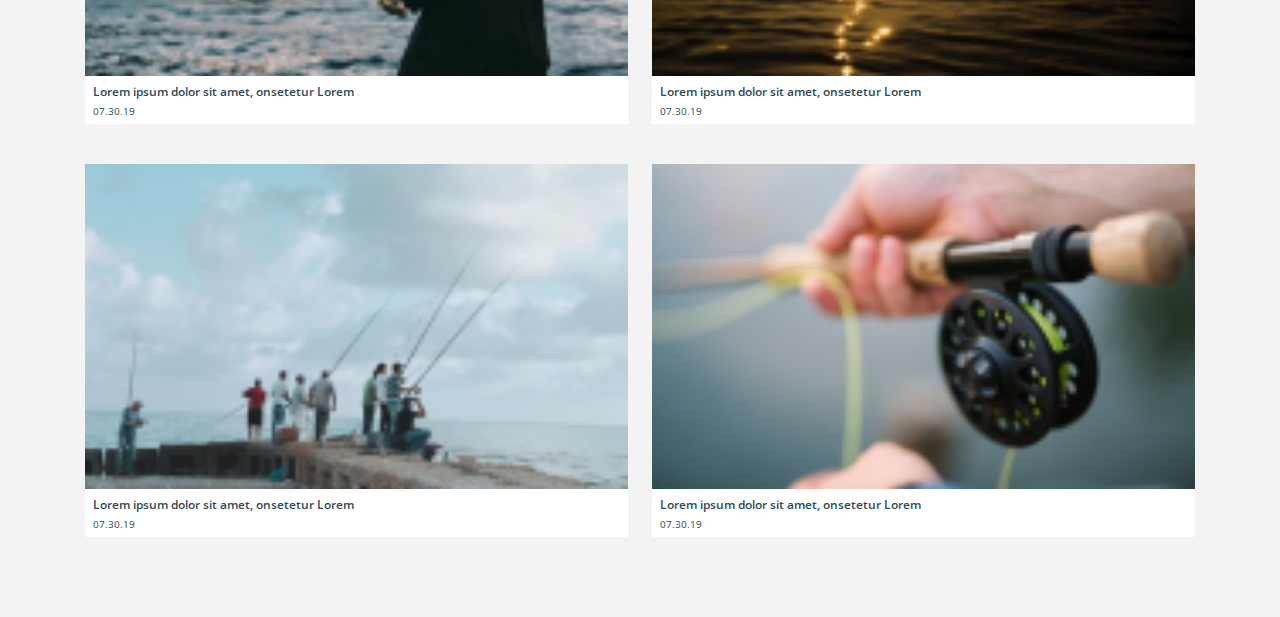
==== commit d66ad9b2: "favorits" ====
--- a/index.html
+++ b/index.html
@@ -108,7 +108,7 @@
 			    </div>
 			    <div class="right-menu">
 			    	
-			    	<a href="" class="sprite sprite-star"></a>
+			    	<a href="favorits.html" class="sprite sprite-star"></a>
 			    	
 			    	<a href="" class="sprite sprite-user"></a>
 					
@@ -119,6 +119,24 @@
 			
 		
 	</header>
+	<footer class="footer">
+		<a href="index.html#video" data-toggle="tab-menu" class="footer-link menu-link">
+      		<i class="sprite sprite-video-f"></i>
+      	</a>
+      	<a href="competition-schedule.html" class="footer-link">
+      		<i class="sprite sprite-schedule-f "></i>
+      	</a>
+      	<a href="competition.html" class="footer-link">
+      		<i class="sprite sprite-competition-f"></i>
+      	</a>
+      	<a href="participants.html" class="footer-link">
+      		<i class="sprite sprite-members-f"></i>
+      	</a>
+      	<a href="" class="footer-link">
+      		<i class="sprite sprite-facebook-f"></i>
+      	</a>
+				      
+	</footer>
 	<section class="main-content">
 		<div class="container">
 
--- a/css/main.css
+++ b/css/main.css
@@ -77,7 +77,8 @@
       background-image: linear-gradient(270deg, #2187c7 0%, #1d70a4 100%);
       color: #fff;
       overflow: hidden;
-      padding: 9px 0; }
+      padding: 9px 0;
+      padding-bottom: 54px; }
       .header .nav .menu .menu-link {
         display: -webkit-box;
         display: -webkit-flex;
@@ -155,18 +156,15 @@
       font-size: 20px;
       font-weight: 400;
       padding-left: 30px; }
-    .header .nav .sprite {
-      background-image: url(../img/spritesheet.png);
-      background-repeat: no-repeat;
-      display: block; }
     .header .nav .sprite-star {
       width: 23px;
       height: 22px;
-      background-position: -5px -141px; }
+      background: url("../img/Layer 2.svg") no-repeat;
+      margin-left: 20px; }
     .header .nav .sprite-user {
       width: 24px;
       height: 22px;
-      background-position: -38px -141px;
+      background: url("../img/Layer -1.svg") no-repeat;
       margin-left: 20px; }
   .header .nav-show .menu-icon span {
     -webkit-transform: rotate(45deg);
@@ -946,6 +944,8 @@
         width: 20px;
         height: 20px;
         background: url(../img/star.png); }
+      .main-content .people-list .people-item .active-star {
+        background: url(../img/Star.svg); }
       .main-content .people-list .people-item .name {
         font-size: 14px;
         font-weight: 400; }
@@ -1049,52 +1049,35 @@
     width: 20%;
     height: 45px; }
     .footer .footer-link .sprite {
-      background-image: url(../img/spritesheet.png);
-      background-repeat: no-repeat;
+      background-color: #fff;
       display: block; }
     .footer .footer-link .sprite-competition-f {
       width: 32px;
-      height: 29px;
-      background-position: -65px -5px; }
+      height: 28px;
+      -webkit-mask-image: url("../img/3.svg");
+              mask-image: url("../img/3.svg"); }
     .footer .footer-link .sprite-facebook-f {
       width: 29px;
-      height: 29px;
-      background-position: -5px -35px; }
+      height: 28px;
+      -webkit-mask-image: url("../img/5.svg");
+              mask-image: url("../img/5.svg"); }
     .footer .footer-link .sprite-members-f {
       width: 30px;
       height: 29px;
-      background-position: -106px -63px; }
+      -webkit-mask-image: url("../img/4.svg");
+              mask-image: url("../img/4.svg"); }
     .footer .footer-link .sprite-schedule-f {
       width: 27px;
-      height: 29px;
-      background-position: -126px -102px; }
+      height: 28px;
+      -webkit-mask-image: url("../img/1.svg");
+              mask-image: url("../img/1.svg"); }
     .footer .footer-link .sprite-video-f {
-      width: 29px;
-      height: 29px;
-      background-position: -176px -5px; }
-    .footer .footer-link:hover {
-      background-color: #fff; }
-      .footer .footer-link:hover .sprite {
-        background-image: url(../img/spritesheet-hover.png);
-        background-repeat: no-repeat;
-        display: block; }
-      .footer .footer-link:hover .sprite-competition-f {
-        width: 32px;
-        height: 29px;
-        background-position: -5px -5px; }
-      .footer .footer-link:hover .sprite-facebook-f {
-        width: 29px;
-        height: 29px;
-        background-position: -47px -5px; }
-      .footer .footer-link:hover .sprite-members-f {
-        width: 30px;
-        height: 29px;
-        background-position: -5px -44px; }
-      .footer .footer-link:hover .sprite-schedule-f {
-        width: 27px;
-        height: 29px;
-        background-position: -45px -44px; }
-      .footer .footer-link:hover .sprite-video-f {
-        width: 29px;
-        height: 29px;
-        background-position: -86px -5px; }
+      width: 28px;
+      height: 28px;
+      -webkit-mask-image: url("../img/2.svg");
+              mask-image: url("../img/2.svg"); }
+  .footer .footer-link:hover, .footer .active {
+    background-color: #fff; }
+    .footer .footer-link:hover .sprite, .footer .active .sprite {
+      background-color: #1d70a4;
+      display: block; }
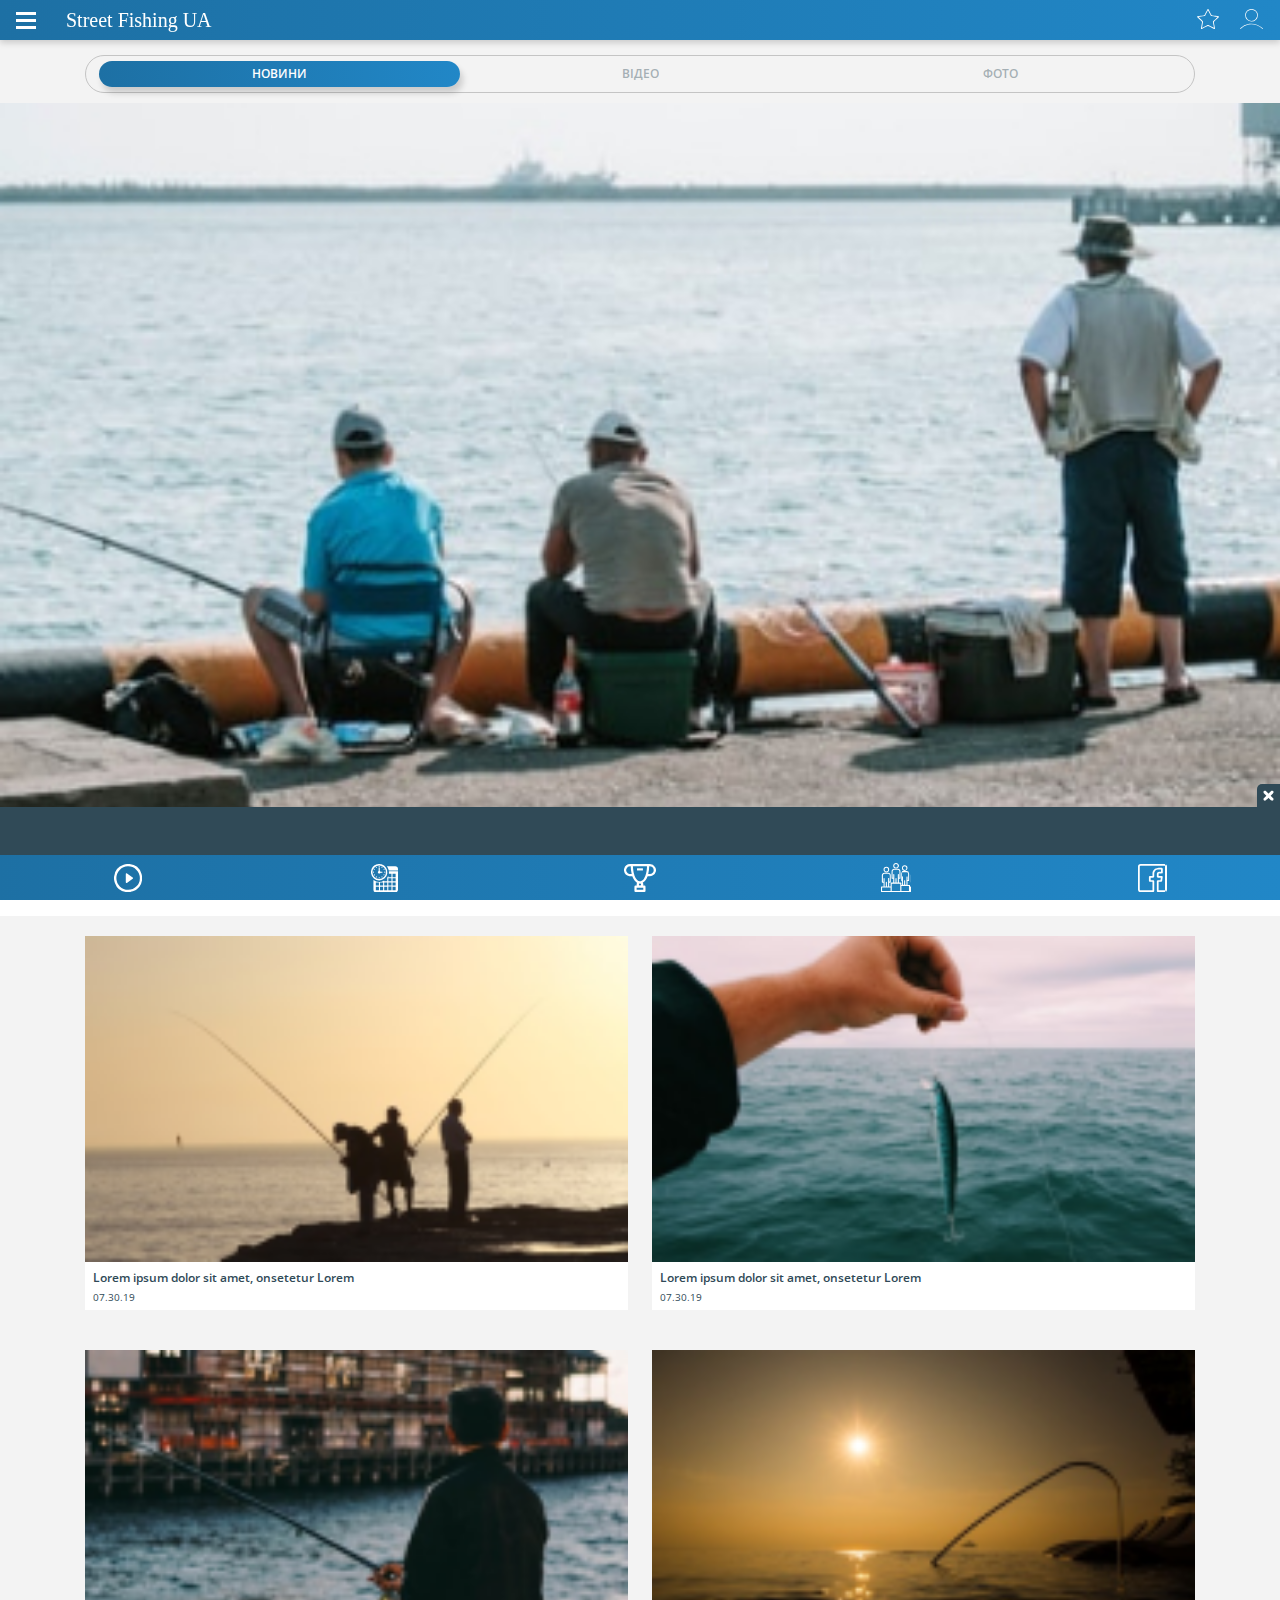
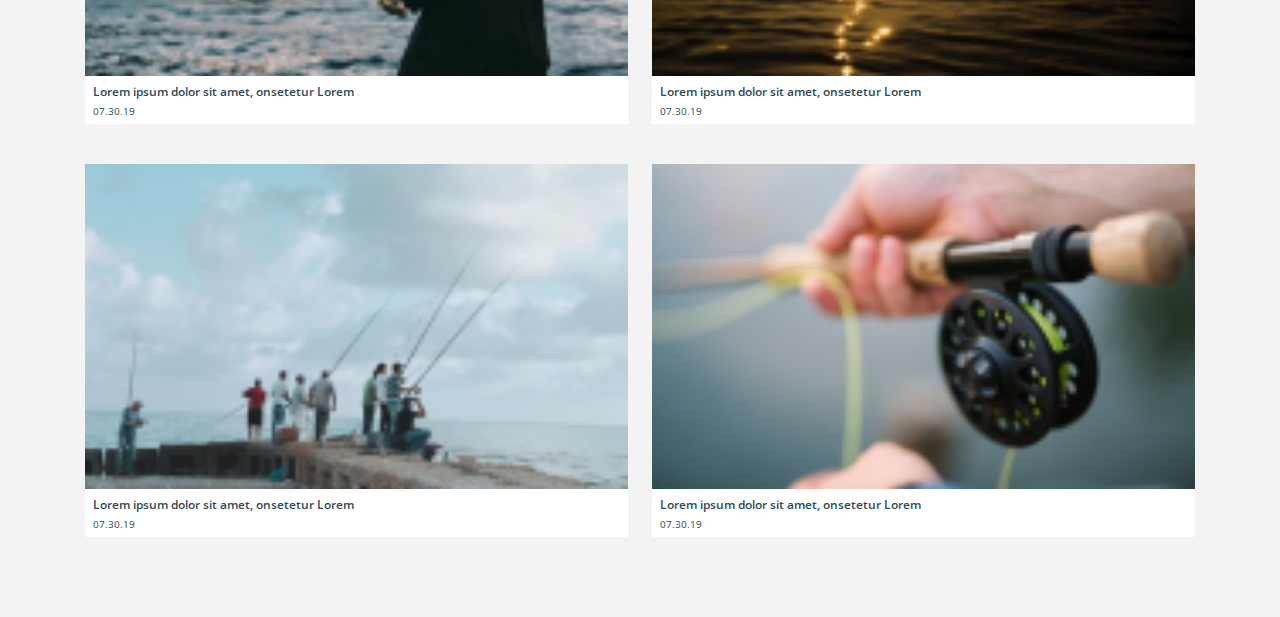
==== commit 4610f2ed: "advertising" ====
--- a/index.html
+++ b/index.html
@@ -28,14 +28,14 @@
 				 
 				    <ul class="menu">
 				      <li class="menu-item">
-				      	<a href="index.html#news" data-toggle="tab-menu" class="menu-link">
+				      	<a href="index.html" data-toggle="tab-menu" class="menu-link">
 				      		<i class="sprite sprite-home"></i>
 				      		<span>Головна
 				      		</span>
 				      	</a>
 				      </li>
 				      <li class="menu-item">
-				      	<a href="index.html#news" data-toggle="tab-menu" class="menu-link">
+				      	<a href="index.html" data-toggle="tab-menu" class="menu-link">
 				      		<i class="sprite sprite-news"></i>
 				      		<span>Новини</span>
 				      	</a>
@@ -368,6 +368,9 @@
 		<!--  -->
 		
 	</section>
+	<div class="advertising">
+		<p class="times-block"><span></span></p>
+	</div>	
 	<footer class="footer">
 		<a href="index.html#video" data-toggle="tab-menu" class="footer-link menu-link">
       		<i class="sprite sprite-video-f"></i>
--- a/css/main.css
+++ b/css/main.css
@@ -159,8 +159,7 @@
     .header .nav .sprite-star {
       width: 23px;
       height: 22px;
-      background: url("../img/Layer 2.svg") no-repeat;
-      margin-left: 20px; }
+      background: url("../img/Layer 2.svg") no-repeat; }
     .header .nav .sprite-user {
       width: 24px;
       height: 22px;
@@ -1019,6 +1018,30 @@
   .main-content .competition-list .people-item:nth-of-type(5) {
     background-color: rgba(229, 211, 46, 0.3); }
 
+.advertising {
+  height: 48px;
+  background-color: #304a57;
+  position: fixed;
+  bottom: 45px;
+  left: 0;
+  width: 100%;
+  z-index: 10; }
+  .advertising .times-block {
+    width: 23px;
+    height: 23px;
+    -webkit-border-radius: 5px 0 0;
+            border-radius: 5px 0 0;
+    background-color: #304a57;
+    position: absolute;
+    right: 0;
+    top: -23px; }
+    .advertising .times-block span {
+      display: block;
+      width: 11px;
+      height: 11px;
+      background: url(../img/times.png) no-repeat;
+      margin: 6px auto; }
+
 .footer {
   display: -webkit-box;
   display: -webkit-flex;
